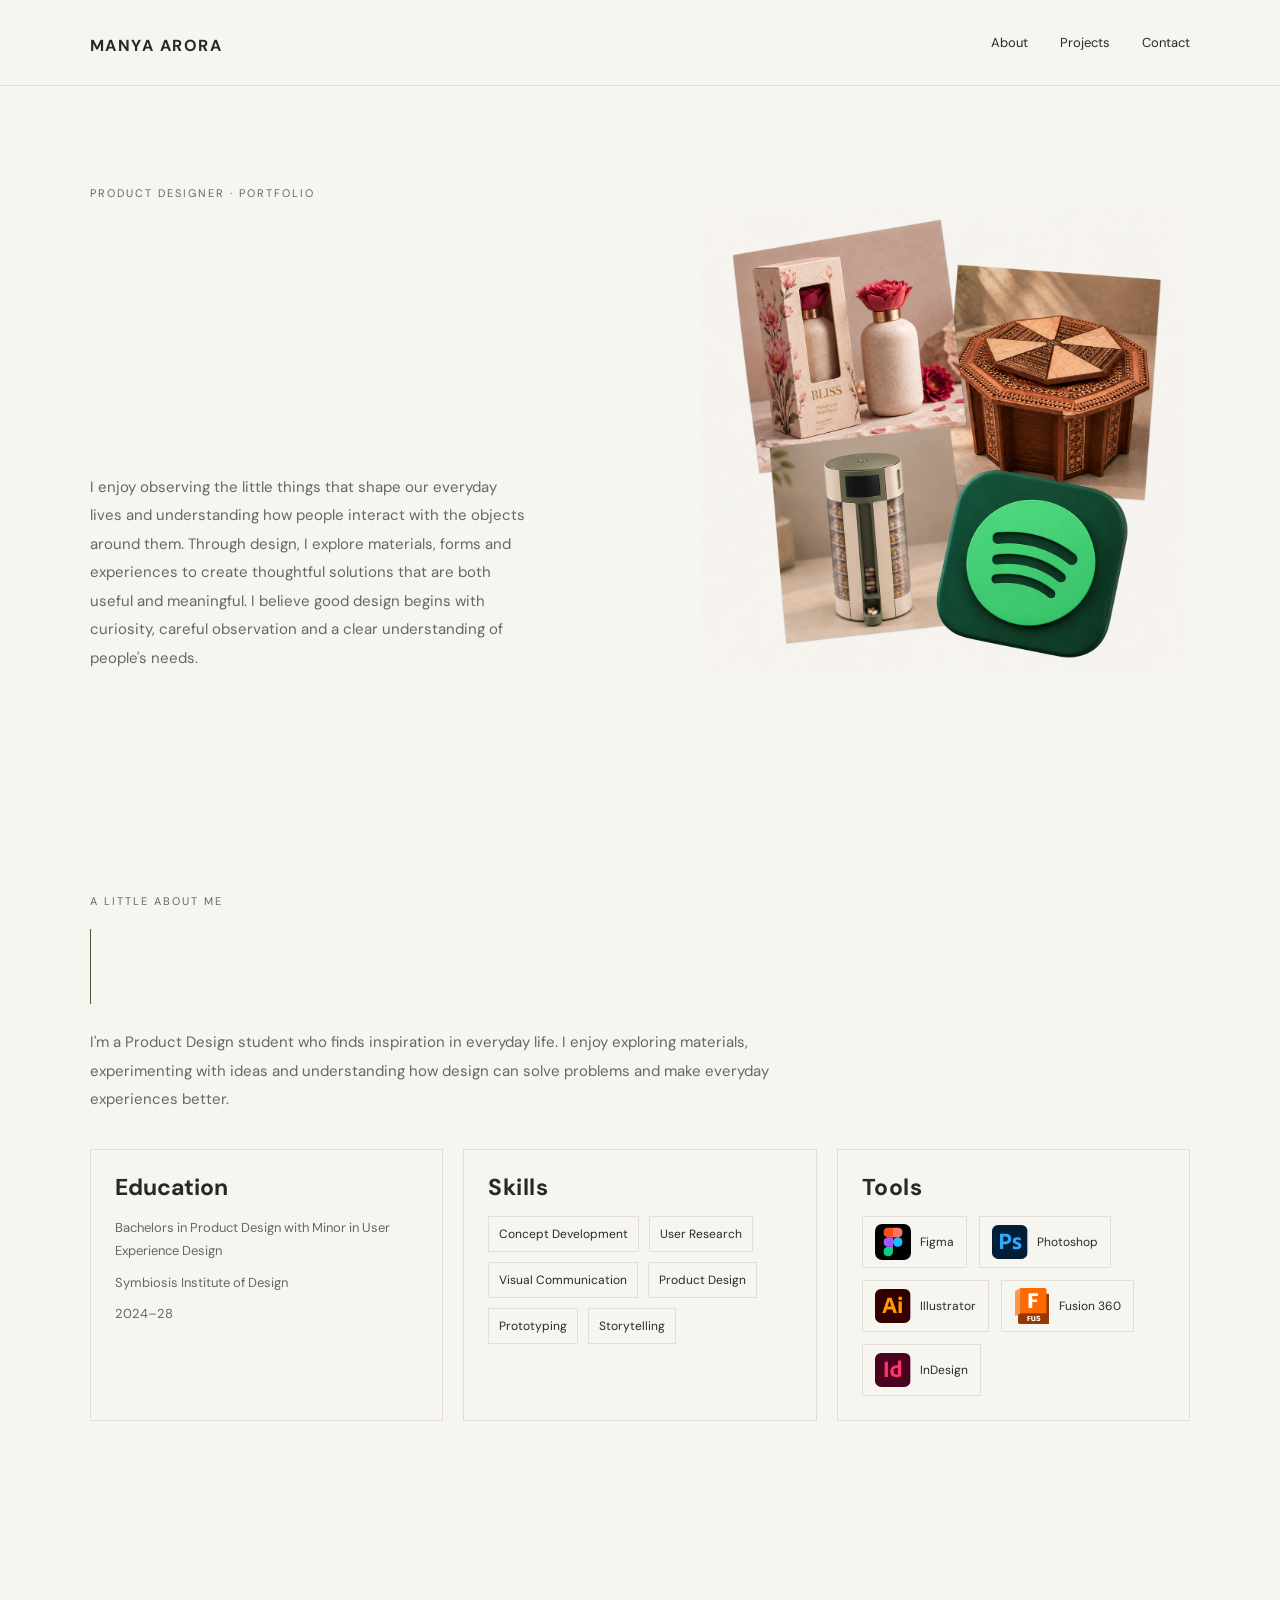
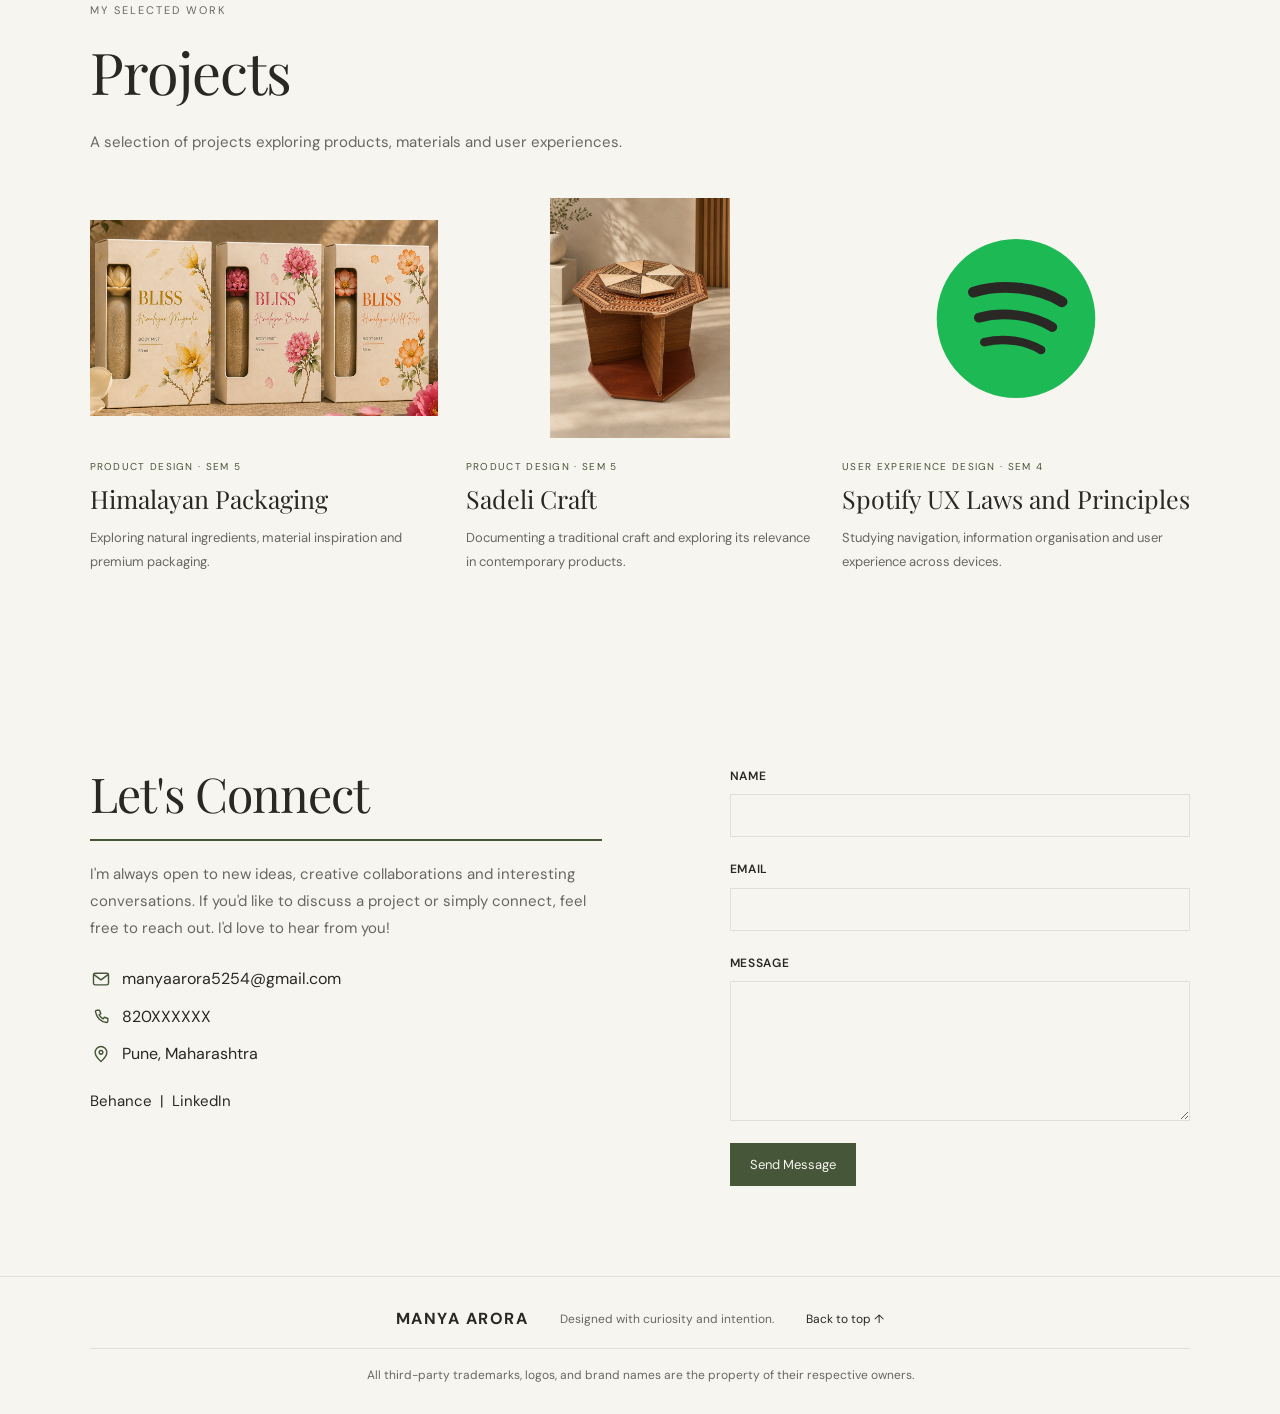
==== index.html @ 9df71454 "Add portfolio website" ====
<!DOCTYPE html>
<html lang="en">
<head>
    <meta charset="UTF-8">
    <meta name="viewport" content="width=device-width, initial-scale=1.0">
    <title>Manya Arora | Product Designer</title>
    <link rel="stylesheet" href="assets/style.css">
</head>
<body>

    <!-- NAVIGATION -->
    <header class="site-header">
        <a class="logo" href="#home">MANYA ARORA<span></span></a>

        <nav class="main-nav">
            <a href="#about">About</a>
            <a href="#projects">Projects</a>
            <a href="#contact">Contact</a>
        </nav>
    </header>

    <!-- HOME -->
    <main>
        <section id="home" class="home-section">
            <div class="home-text">
                <p class="eyebrow">PRODUCT DESIGNER · PORTFOLIO</p>
                <h1 aria-label="Designing for everyday life.">
                    <span class="hero-line hero-line-one">Designing for</span><br>
                    <span class="hero-line hero-line-two">everyday life.</span>
                </h1>
                <p>
                    I enjoy observing the little things that shape our everyday lives and understanding how people interact with the objects around them. Through design, I explore materials, forms and experiences to create thoughtful solutions that are both useful and meaningful. I believe good design begins with curiosity, careful observation and a clear understanding of people's needs.
                </p>
                
            </div>

            <div class="home-image home-feature-image">
                <img src="assets/home-page-collage.png" alt="A collage of Himalayan packaging, Sadeli furniture, an automatic pill dispenser, and a Spotify concept">
            </div>
        </section>

        <!-- ABOUT -->
        <section id="about" class="content-section">
            <p class="eyebrow">A LITTLE ABOUT ME</p>

<h2 class="about-greeting">
    <span class="typewriter" aria-label="Namaste. Hi, I'm Manya Arora.">
        <span class="greeting-first">Namaste.</span>
        <span class="greeting-second">Hi, I'm Manya Arora.</span>
    </span>
</h2>



            
            <p>
                I'm a Product Design student who finds inspiration in everyday life. I enjoy exploring materials, experimenting with ideas and understanding how design can solve problems and make everyday experiences better.
            </p>

           
<div class="about-boxes">

    <article class="info-card">
        <h3>Education</h3>
        <p>Bachelors in Product Design with Minor in User Experience Design</p>
        <p>Symbiosis Institute of Design</p>
        <p>2024–28</p>
    </article>

    <div class="detail-group">
        <h3>Skills</h3>
        <div class="tag-list">
            <span class="skill-tag">Concept Development</span>
            <span class="skill-tag">User Research</span>
            <span class="skill-tag">Visual Communication</span>
            <span class="skill-tag">Product Design</span>
            <span class="skill-tag">Prototyping</span>
            <span class="skill-tag">Storytelling</span>
        </div>
    </div>

    <div class="detail-group">
        <h3>Tools</h3>
        <div class="tag-list">
            <span class="skill-tag tool-item"><img class="tool-icon" src="assets/icons/figma.svg" alt="" aria-hidden="true">Figma</span>
            <span class="skill-tag tool-item"><img class="tool-app-icon" src="assets/icons/photoshop.svg" alt="" aria-hidden="true">Photoshop</span>
            <span class="skill-tag tool-item"><img class="tool-app-icon" src="assets/icons/illustrator.svg" alt="" aria-hidden="true">Illustrator</span>
            <span class="skill-tag tool-item"><img class="tool-icon" src="assets/icons/fusion.svg" alt="" aria-hidden="true">Fusion 360</span>
            <span class="skill-tag tool-item"><img class="tool-app-icon" src="assets/icons/indesign.svg" alt="" aria-hidden="true">InDesign</span>
        </div>
    </div>
</div>
</section>

        <!-- PROJECTS -->
        <section id="projects" class="content-section">
            <p class="eyebrow">MY SELECTED WORK</p>
            <h2>Projects</h2>
            <p>A selection of projects exploring products, materials and user experiences.</p>

            <div class="project-grid">
                <a href="projects/himalayan-packaging.html" class="project-card">
                    <div class="project-image">
                        <img src="assets/himalayan-packaging.png" alt="Himalayan body mist packaging">
                    </div>
                    <p class="project-category">PRODUCT DESIGN · SEM 5</p>
                    <h3>Himalayan Packaging</h3>
                    <p>Exploring natural ingredients, material inspiration and premium packaging.</p>
                </a>

                <a href="projects/sadeli-craft.html" class="project-card">
                    <div class="project-image"><img src="assets/sadeli-table.png" alt="Sadeli inlay craft table"></div>
                    <p class="project-category">PRODUCT DESIGN · SEM 5</p>
                    <h3>Sadeli Craft</h3>
                    <p>Documenting a traditional craft and exploring its relevance in contemporary products.</p>
                </a>

                <a href="projects/spotify-study.html" class="project-card">
                    <div class="project-image"><img src="assets/spotify-icon-tile.svg" alt="Spotify logo"></div>
                    <p class="project-category">USER EXPERIENCE DESIGN · SEM 4</p>
                    <h3>Spotify UX Laws and Principles</h3>
                    <p>Studying navigation, information organisation and user experience across devices.</p>
                </a>
            </div>
        </section>

        <!-- CONTACT -->
       
<section id="contact" class="content-section contact-section">
    <div class="contact-info">
        <h2>Let's Connect</h2>
        <p class="contact-intro">I'm always open to new ideas, creative collaborations and interesting conversations. If you'd like to discuss a project or simply connect, feel free to reach out. I'd love to hear from you!</p>
        <div class="contact-details">
            <p><span class="contact-icon" aria-hidden="true"><svg viewBox="0 0 24 24" fill="none"><rect x="3" y="5" width="18" height="14" rx="2"/><path d="m4 7 8 6 8-6"/></svg></span><a href="mailto:manyaarora5254@gmail.com">manyaarora5254@gmail.com</a></p>
            <p><span class="contact-icon" aria-hidden="true"><svg viewBox="0 0 24 24" fill="none"><path d="M7.2 3.8h3l1.5 4.1-2 1.6a15 15 0 0 0 4.8 4.8l1.6-2 4.1 1.5v3c0 1-.8 1.8-1.8 1.8A15.4 15.4 0 0 1 5.4 5.6c0-1 .8-1.8 1.8-1.8Z"/></svg></span><span>820XXXXXX</span></p>
            <p><span class="contact-icon" aria-hidden="true"><svg viewBox="0 0 24 24" fill="none"><path d="M19 10c0 5-7 11-7 11S5 15 5 10a7 7 0 1 1 14 0Z"/><circle cx="12" cy="10" r="2.2"/></svg></span><span>Pune, Maharashtra</span></p>
        </div>
        <div class="social-links">
            <a href="https://www.behance.net/manyaarora7" target="_blank" rel="noopener noreferrer">Behance</a><span aria-hidden="true">|</span><a href="https://www.linkedin.com/in/manya-arora-154233307/" target="_blank" rel="noopener noreferrer">LinkedIn</a>
        </div>
    </div>

    <form class="contact-form" action="mailto:manyaarora5254@gmail.com" method="post" enctype="text/plain">
        <div class="form-group">
            <label for="name">NAME</label>
            <input type="text" id="name" name="Name" required>
        </div>

        <div class="form-group">
            <label for="email">EMAIL</label>
            <input type="email" id="email" name="Email" required>
        </div>

        <div class="form-group">
            <label for="message">MESSAGE</label>
            <textarea id="message" name="Message" rows="5" required></textarea>
        </div>

        <button type="submit" class="primary-button">Send Message</button>
    </form>
</section>

    </main>

    <!-- FOOTER -->
    <footer class="site-footer">
        <div class="footer-main">
            <a class="logo" href="#home">MANYA ARORA</a>
            <p>Designed with curiosity and intention.</p>
            <a href="#home">Back to top ↑</a>
        </div>
        <p class="trademark-notice">All third-party trademarks, logos, and brand names are the property of their respective owners.</p>
    </footer>

</body>
</html>
---- assets/style.css ----
@import url('https://fonts.googleapis.com/css2?family=DM+Sans:wght@400;500;600;700&family=Playfair+Display:wght@400;500;600;700&display=swap');

:root {
    --ivory: #F7F5F0;
    --charcoal: #292824;
    --olive: #465638;
    --muted: #68675F;
    --line: #E2DFD6;
}

/* BASIC SETUP */

* {
    box-sizing: border-box;
}

html {
    scroll-behavior: smooth;
    scroll-padding-top: 90px;
}

body {
    margin: 0;
    background: var(--ivory);
    color: var(--charcoal);
    font-family: 'DM Sans', sans-serif;
    font-size: 15px;
    line-height: 1.7;
}

a {
    color: inherit;
}

h1, h2, h3 {
    font-family: 'Playfair Display', Georgia, serif;
    font-weight: 400;
    line-height: 1.15;
}

p {
    margin-top: 0;
}

/* NAVIGATION */

.site-header {
    display: flex;
    align-items: center;
    justify-content: space-between;
    padding: 24px 7%;
    border-bottom: 1px solid var(--line);
    background: var(--ivory);
    position: fixed;
    top: 0;
    right: 0;
    left: 0;
    z-index: 1000;
}

body {
    padding-top: 82px;
}

.logo {
    color: var(--charcoal);
    text-decoration: none;
    font-size: 16px;
    font-weight: 700;
    letter-spacing: 1.5px;
}

.logo span {
    font-family: 'Playfair Display', Georgia, serif;
    font-size: 22px;
}

.main-nav {
    display: flex;
    align-items: center;
    gap: 32px;
}

.main-nav a {
    display: inline-block;
    color: var(--charcoal);
    text-decoration: none;
    font-size: 13px;
    font-weight: 400;
    transition: transform 0.2s ease, font-weight 0.2s ease;
}

.main-nav a:hover {
    font-weight: 700;
    transform: translateY(-3px);
}

/* HOME */

.home-section {
    display: grid;
    grid-template-columns: 1fr 0.9fr;
    align-items: center;
    gap: 65px;
    padding: 90px 7%;
}

.home-text {
    max-width: 600px;
}

.eyebrow {
    margin-bottom: 18px;
    color: var(--muted);
    font-size: 11px;
    letter-spacing: 2px;
    text-transform: uppercase;
}

.home-text h1 {
    margin: 0 0 24px;
    font-size: clamp(52px, 6vw, 82px);
    letter-spacing: -2px;
    line-height: 1.2;
    min-height: 2.4em;
}

.hero-line {
    display: inline-block;
    width: 0;
    overflow: hidden;
    white-space: nowrap;
    line-height: 1.2;
    padding-bottom: 0.1em;
    vertical-align: baseline;
}

.hero-line-one {
    animation: hero-type-one 10s linear 0.3s infinite;
}

.hero-line-two {
    animation: hero-type-two 10s linear 0.3s infinite;
}

.hero-line-two::after {
    content: "";
    display: inline-block;
    height: 0.8em;
    margin-left: 1px;
    border-right: 1px solid var(--olive);
    vertical-align: -0.04em;
    animation: blink-cursor 0.7s step-end 2.9s infinite;
}

@keyframes hero-type-one {
    0% { width: 0; animation-timing-function: steps(13, end); }
    26% { width: 13ch; }
    72% { width: 13ch; animation-timing-function: steps(13, end); }
    82% { width: 0; }
    100% { width: 0; }
}

@keyframes hero-type-two {
    0% { width: 0; }
    26% { width: 0; animation-timing-function: steps(10, end); }
    56% { width: 10ch; }
    72% { width: 10ch; animation-timing-function: steps(10, end); }
    82% { width: 0; }
    100% { width: 0; }
}

.greeting-first,
.greeting-second {
    position: absolute;
    top: 0;
    left: 0;
    width: 0;
    overflow: hidden;
    white-space: nowrap;
    border-right: 1px solid var(--olive);
    animation: blink-cursor 0.7s step-end infinite;
}

.greeting-first {
    animation:
        greeting-first 9s linear 0.3s infinite,
        blink-cursor 0.7s step-end 0.3s infinite;
}

.greeting-second {
    visibility: hidden;
    animation:
        greeting-second 9s linear 0.3s infinite,
        blink-cursor 0.7s step-end 5.7s infinite;
}

@keyframes greeting-first {
    0% { width: 0; visibility: visible; animation-timing-function: steps(8, end); }
    24% { width: 8ch; }
    42% { width: 8ch; animation-timing-function: steps(8, end); }
    60% { width: 0; }
    60.1%, 100% { visibility: hidden; }
}

@keyframes greeting-second {
    0%, 60% { width: 0; visibility: hidden; }
    60.1% { width: 0; visibility: visible; animation-timing-function: steps(20, end); }
    100% { width: 20ch; visibility: visible; }
}

.home-text > p:not(.eyebrow) {
    max-width: 440px;
    margin-bottom: 28px;
    color: var(--muted);
    line-height: 1.9;
}

.home-buttons {
    display: flex;
    align-items: center;
    flex-wrap: wrap;
    gap: 22px;
}

.primary-button {
    display: inline-block;
    padding: 13px 20px;
    background: var(--olive);
    color: var(--ivory);
    text-decoration: none;
    font-size: 13px;
    transition: background 0.2s ease, transform 0.2s ease;
}

.primary-button:hover {
    background: var(--charcoal);
    transform: translateY(-2px);
}

.text-link {
    display: inline-block;
    padding-bottom: 3px;
    border-bottom: 1px solid var(--olive);
    text-decoration: none;
    font-size: 13px;
}

.home-image {
    width: 100%;
    height: 440px;
    overflow: hidden;
    background: var(--ivory);
}

.home-image img {
    display: block;
    width: 100%;
    height: 100%;
    object-fit: cover;
}

.home-feature-image {
    height: 540px;
    overflow: visible;
    background: transparent;
}

.home-feature-image img {
    object-fit: contain;
}

.project-collage {
    display: grid;
    grid-template-columns: repeat(6, minmax(0, 1fr));
    grid-template-rows: repeat(5, minmax(0, 1fr));
    gap: 8px;
    height: 440px;
    overflow: visible;
    background: transparent;
}

.project-collage img {
    min-width: 0;
    min-height: 0;
    border-radius: 3px;
    background: var(--ivory);
    object-fit: contain;
}

.project-collage .collage-packaging {
    grid-area: 1 / 1 / 4 / 7;
}

.project-collage .collage-sadeli {
    grid-area: 4 / 1 / 6 / 4;
}

.project-collage .collage-dispenser {
    grid-area: 4 / 4 / 6 / 7;
}

/* SHARED CONTENT SECTIONS */

.content-section {
    padding: 90px 7%;
}

.content-section h2 {
    margin: 0 0 24px;
    font-size: clamp(38px, 4.5vw, 58px);
    letter-spacing: -1px;
}

.content-section > p:not(.eyebrow) {
    max-width: 680px;
    color: var(--muted);
    line-height: 1.9;
}

/* ABOUT */

.info-grid {
    display: grid;
    grid-template-columns: repeat(3, minmax(0, 1fr));
    gap: 20px;
    margin-top: 45px;
}


/* ABOUT — SEQUENTIAL TYPEWRITER */

.about-greeting {
    display: block;
    margin-bottom: 24px;
    line-height: 1.3;
    min-height: 1.3em;
    white-space: nowrap;
}

.typewriter {
    position: relative;
    display: block;
    height: 1.3em;
    font-size: inherit;
    font-size: clamp(20px, 5vw, 58px);
}

@keyframes blink-cursor {
    50% { border-color: transparent; }
}

@media (prefers-reduced-motion: reduce) {
    .hero-line {
        width: auto;
        overflow: visible;
        animation: none;
    }

    .hero-line-two,
    .greeting-first {
        display: none;
    }

    .typewriter,
    .greeting-second {
        position: static;
        width: auto;
        height: auto;
        overflow: visible;
        white-space: normal;
        border: none;
        animation: none;
        visibility: visible;
    }
}







.info-card {
    padding: 25px;
    border: 1px solid var(--line);
}

.info-card h3 {
    margin-top: 0;
    font-size: 23px;
}

.info-card p {
    margin-bottom: 8px;
    color: var(--muted);
    font-size: 13px;
}

/* PROJECTS */

.project-grid {
    display: grid;
    grid-template-columns: repeat(3, minmax(0, 1fr));
    gap: 28px;
    margin-top: 42px;
}

.project-card {
    display: block;
    min-width: 0;
    color: var(--charcoal);
    text-decoration: none;
}

.project-image {
    width: 100%;
    height: 240px;
    margin-bottom: 20px;
    overflow: hidden;
    background: var(--ivory);
}

.project-image img {
    display: block;
    width: 100%;
    height: 100%;
    object-fit: contain;
    transition: transform 0.3s ease;
}

.project-card:hover .project-image img {
    transform: scale(1.03);
}

.project-category {
    margin-bottom: 10px;
    color: var(--olive);
    font-size: 10px;
    letter-spacing: 1.3px;
}

.project-card h3 {
    margin: 0 0 12px;
    font-size: 25px;
}

.project-card > p:not(.project-category) {
    color: var(--muted);
    font-size: 13px;
    line-height: 1.8;
}

.project-link {
    display: inline-block;
    margin-top: 8px;
    padding-bottom: 3px;
    border-bottom: 1px solid var(--olive);
    font-size: 12px;
}

/* PROJECT DETAIL PAGE */

.project-detail {
    width: min(100% - 10%, 820px);
    margin: 0 auto;
    padding: 64px 0 100px;
}

.project-back-link {
    display: inline-block;
    margin-bottom: 48px;
    text-decoration: none;
    font-size: 13px;
}

.project-detail .project-category {
    margin-bottom: 14px;
}

.project-detail h1 {
    margin: 0 0 22px;
    font-size: clamp(42px, 7vw, 72px);
}

.project-detail .project-intro {
    max-width: 680px;
    margin-bottom: 64px;
    color: var(--muted);
    font-size: clamp(18px, 2.4vw, 22px);
    line-height: 1.75;
}

.project-detail h2 {
    margin: 48px 0 14px;
    font-size: clamp(27px, 4vw, 36px);
}

.project-detail > p:not(.project-category, .project-intro) {
    max-width: 700px;
    color: var(--muted);
    line-height: 1.9;
}

@media (max-width: 600px) {
    .project-detail {
        width: 90%;
        padding-top: 36px;
    }

    .project-back-link {
        margin-bottom: 36px;
    }
}

/* CONTACT */

.contact-section {
    display: grid;
    grid-template-columns: minmax(0, 1fr) minmax(0, 0.9fr);
    align-items: start;
    gap: clamp(48px, 10vw, 150px);
    background: var(--ivory);
}

.contact-info h2 {
    margin: 0 0 28px;
    padding-bottom: 18px;
    border-bottom: 2px solid var(--olive);
    font-size: clamp(34px, 4.5vw, 48px);
}

.contact-intro {
    max-width: 520px;
    margin: -8px 0 24px;
    color: var(--muted);
    line-height: 1.8;
}

.contact-details {
    display: grid;
    gap: 12px;
    margin: 0 0 22px;
}

.contact-details p {
    display: flex;
    align-items: center;
    gap: 10px;
    margin: 0;
    color: var(--charcoal);
    font-size: 16px;
    line-height: 1.6;
}

.contact-details a,
.social-links a {
    text-decoration: none;
}

.contact-details a:hover,
.social-links a:hover {
    color: var(--olive);
    text-decoration: underline;
    text-underline-offset: 3px;
}

.contact-icon {
    display: inline-flex;
    width: 22px;
    height: 22px;
    flex: 0 0 22px;
    justify-content: center;
    align-items: center;
    color: var(--olive);
}

.contact-icon svg {
    display: block;
    width: 20px;
    height: 20px;
    stroke: currentColor;
    stroke-width: 1.7;
    stroke-linecap: round;
    stroke-linejoin: round;
}

.social-links {
    display: flex;
    align-items: center;
    gap: 8px;
    font-size: 15px;
}

/* FOOTER */

.site-footer {
    display: flex;
    flex-direction: column;
    align-items: center;
    gap: 16px;
    padding: 28px 7%;
    border-top: 1px solid var(--line);
}

.footer-main {
    display: flex;
    width: 100%;
    align-items: center;
    justify-content: center;
    gap: 32px;
}

.site-footer p {
    margin: 0;
    color: var(--muted);
    font-size: 12px;
}

.site-footer .trademark-notice {
    width: 100%;
    padding-top: 16px;
    border-top: 1px solid var(--line);
    text-align: center;
}

.footer-main > a:last-child {
    font-size: 12px;
    text-decoration: none;
}

/* RESPONSIVE LAYOUT */

@media (max-width: 800px) {
    .home-section {
        grid-template-columns: 1fr;
        gap: 40px;
        padding-top: 60px;
        padding-bottom: 60px;
    }

    .home-image {
        height: 360px;
    }

    .home-feature-image {
        height: 440px;
    }

    .project-collage {
        height: 380px;
    }

    .info-grid {
        grid-template-columns: 1fr;
    }

    .project-grid {
        grid-template-columns: repeat(2, minmax(0, 1fr));
    }
}

@media (max-width: 600px) {
    body {
        padding-top: 112px;
    }

    html {
        scroll-padding-top: 112px;
    }

    .site-header {
        align-items: flex-start;
        flex-direction: column;
        gap: 18px;
        padding: 20px 5%;
    }

    .main-nav {
        gap: 20px;
        flex-wrap: wrap;
    }

    .home-section,
    .content-section {
        padding: 55px 5%;
    }

    .home-text h1 {
        font-size: clamp(46px, 12vw, 64px);
    }

    .home-image {
        height: 300px;
    }

    .home-feature-image {
        height: 380px;
    }

    .project-collage {
        height: 320px;
        gap: 5px;
    }

    .project-grid {
        grid-template-columns: 1fr;
        gap: 36px;
    }

    .project-image {
        height: 260px;
    }

    .site-footer {
        padding: 25px 5%;
    }

    .footer-main {
        flex-direction: column;
        gap: 14px;
    }
}

/* CONTACT FORM */

.contact-form {
    width: 100%;
    max-width: 560px;
    margin: 0;
}

.form-row {
    display: grid;
    grid-template-columns: 1fr 1fr;
    gap: 22px;
}

.form-group {
    display: flex;
    flex-direction: column;
    gap: 8px;
    margin-bottom: 22px;
}

.form-group label {
    font-size: 12px;
    font-weight: 600;
    letter-spacing: 0.7px;
}

.form-group input,
.form-group textarea {
    width: 100%;
    padding: 12px 14px;
    border: 1px solid var(--line);
    border-radius: 0;
    background: var(--ivory);
    color: var(--charcoal);
    font-family: 'DM Sans', sans-serif;
    font-size: 13px;
}

.form-group input:focus,
.form-group textarea:focus {
    outline: none;
    border-color: var(--olive);
}

.form-group textarea {
    resize: vertical;
    min-height: 140px;
}

.contact-form button {
    border: none;
    cursor: pointer;
    font-family: 'DM Sans', sans-serif;
}

.contact-form .primary-button {
    justify-self: start;
    margin-top: 0;
}

@media (max-width: 800px) {
    .contact-section {
        grid-template-columns: 1fr;
        gap: 42px;
    }
}

@media (max-width: 600px) {
    .contact-section {
        grid-template-columns: 1fr;
        gap: 42px;
    }

    .contact-details p {
        font-size: 14px;
    }

    .about-greeting {
        font-size: clamp(26px, 8vw, 38px);
    }

    .form-row {
        grid-template-columns: 1fr;
        gap: 0;
    }
}



/* SKILLS & TOOLS */


.about-details {
    display: grid;
    grid-template-columns: repeat(2, minmax(0, 1fr));
    gap: 24px;
    margin-top: 35px;
}

.detail-group {
    padding: 24px;
    border: 1px solid var(--line);
    background: var(--ivory);
    min-width: 0;
}

.detail-group h3 {
    margin: 0 0 16px;
    font-family: 'DM Sans', sans-serif;
    font-size: 14px;
    font-weight: 600;
}

.tag-list {
    display: flex;
    flex-wrap: wrap;
    gap: 10px;
}

.skill-tag {
    display: inline-block;
    padding: 8px 12px;
    border: 1px solid var(--line);
    background: var(--ivory);
    color: var(--charcoal);
    font-size: 12px;
    transition: transform 0.2s ease, background-color 0.2s ease;
}

.skill-tag:hover {
    transform: translateY(-3px);
    background-color: color-mix(in srgb, var(--olive) 10%, var(--ivory));
    border-color: var(--olive);
}

@media (max-width: 600px) {
    .about-details {
        grid-template-columns: 1fr;
    }
}


.detail-group h3 {
    margin: 0 0 14px;
    font-family: 'DM Sans', sans-serif;
    font-size: 13px;
    font-weight: 600;
    letter-spacing: 0.5px;
}

.tag-list {
    display: flex;
    flex-wrap: wrap;
    gap: 10px;
}

.skill-tag {
    display: inline-block;
    padding: 9px 15px;
    border: 1px solid var(--line);
    background: var(--ivory);
    color: var(--charcoal);
    font-family: 'DM Sans', sans-serif;
    font-size: 12px;
    line-height: 1.5;
    transition:
        transform 0.2s ease,
        border-color 0.2s ease,
        background-color 0.2s ease;
}

.skill-tag:hover {
    transform: translateY(-3px);
    border-color: var(--olive);
    background-color: var(--ivory);
}

@media (prefers-reduced-motion: reduce) {
    .skill-tag {
        transition: none;
    }

    .skill-tag:hover {
        transform: none;
    }
}



/* ALIGN EDUCATION, SKILLS AND TOOLS BOXES */

.info-grid,
.about-details {
    align-items: stretch;
}

.info-card,
.about-details .detail-group {
    height: 100%;
    min-height: 200px;
    padding: 24px;
    border: 1px solid var(--line);
    box-sizing: border-box;
}


/* ABOUT BOXES — EQUAL SIZE */

.about-boxes {
    display: grid;
    grid-template-columns: repeat(3, minmax(0, 1fr));
    align-items: stretch;
    gap: 20px;
    margin-top: 35px;
}

.about-boxes .info-card,
.about-boxes .detail-group {
    min-width: 0;
    height: 100%;
    padding: 24px;
    border: 1px solid var(--line);
    background: var(--ivory);
    box-sizing: border-box;
}

.about-boxes .info-card h3,
.about-boxes .detail-group h3 {
    margin-top: 0;
    margin-bottom: 16px;
    font-family: 'DM Sans', sans-serif;
    font-size: 23px;
    font-weight: 700;
    text-align: left;
}

.about-boxes .info-card p {
    font-size: 13px;
    line-height: 1.8;
}

.about-boxes .tag-list {
    display: flex;
    flex-wrap: wrap;
    gap: 10px;
}

.about-boxes .skill-tag {
    padding: 8px 10px;
    border: 1px solid var(--line);
    font-size: 12px;
    transition: transform 0.2s ease, background-color 0.2s ease;
}

.about-boxes .skill-tag:hover {
    transform: translateY(-3px);
    background-color: color-mix(in srgb, var(--olive) 10%, var(--ivory));
    border-color: var(--olive);
}

.about-boxes .detail-group:last-child {
    text-align: left;
}

.about-boxes .detail-group:last-child .tag-list {
    justify-content: flex-start;
    gap: 12px;
}

.about-boxes .detail-group:nth-child(2) {
    text-align: left;
}

.about-boxes .detail-group:nth-child(2) .tag-list {
    justify-content: flex-start;
}

.about-boxes .tool-item {
    display: inline-flex;
    align-items: center;
    justify-content: center;
    gap: 9px;
    min-height: 44px;
    padding: 7px 12px;
}

.tool-icon {
    display: block;
    width: 36px;
    height: 36px;
    flex: 0 0 36px;
    object-fit: contain;
}

.tool-app-icon {
    display: block;
    width: 36px;
    height: 36px;
    flex: 0 0 36px;
    object-fit: contain;
}

@media (max-width: 700px) {
    .about-boxes {
        grid-template-columns: 1fr;
    }
}
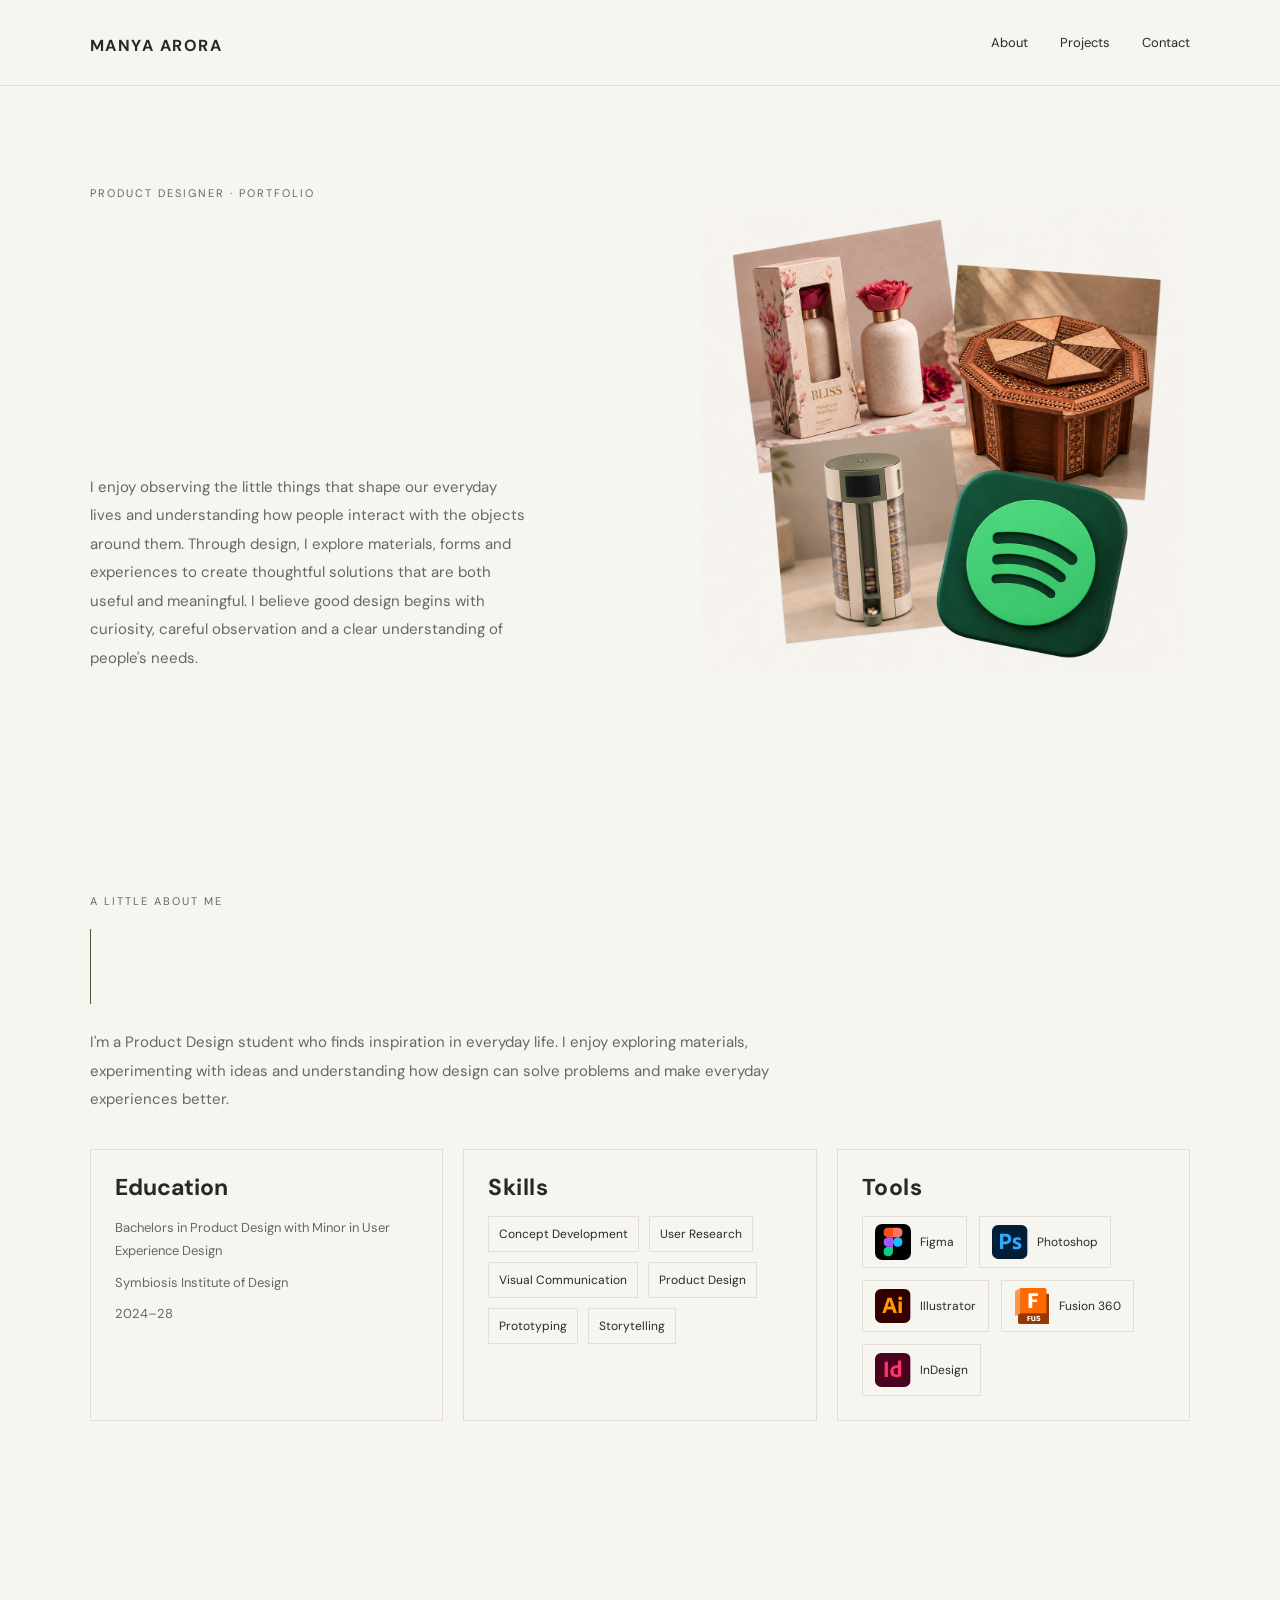
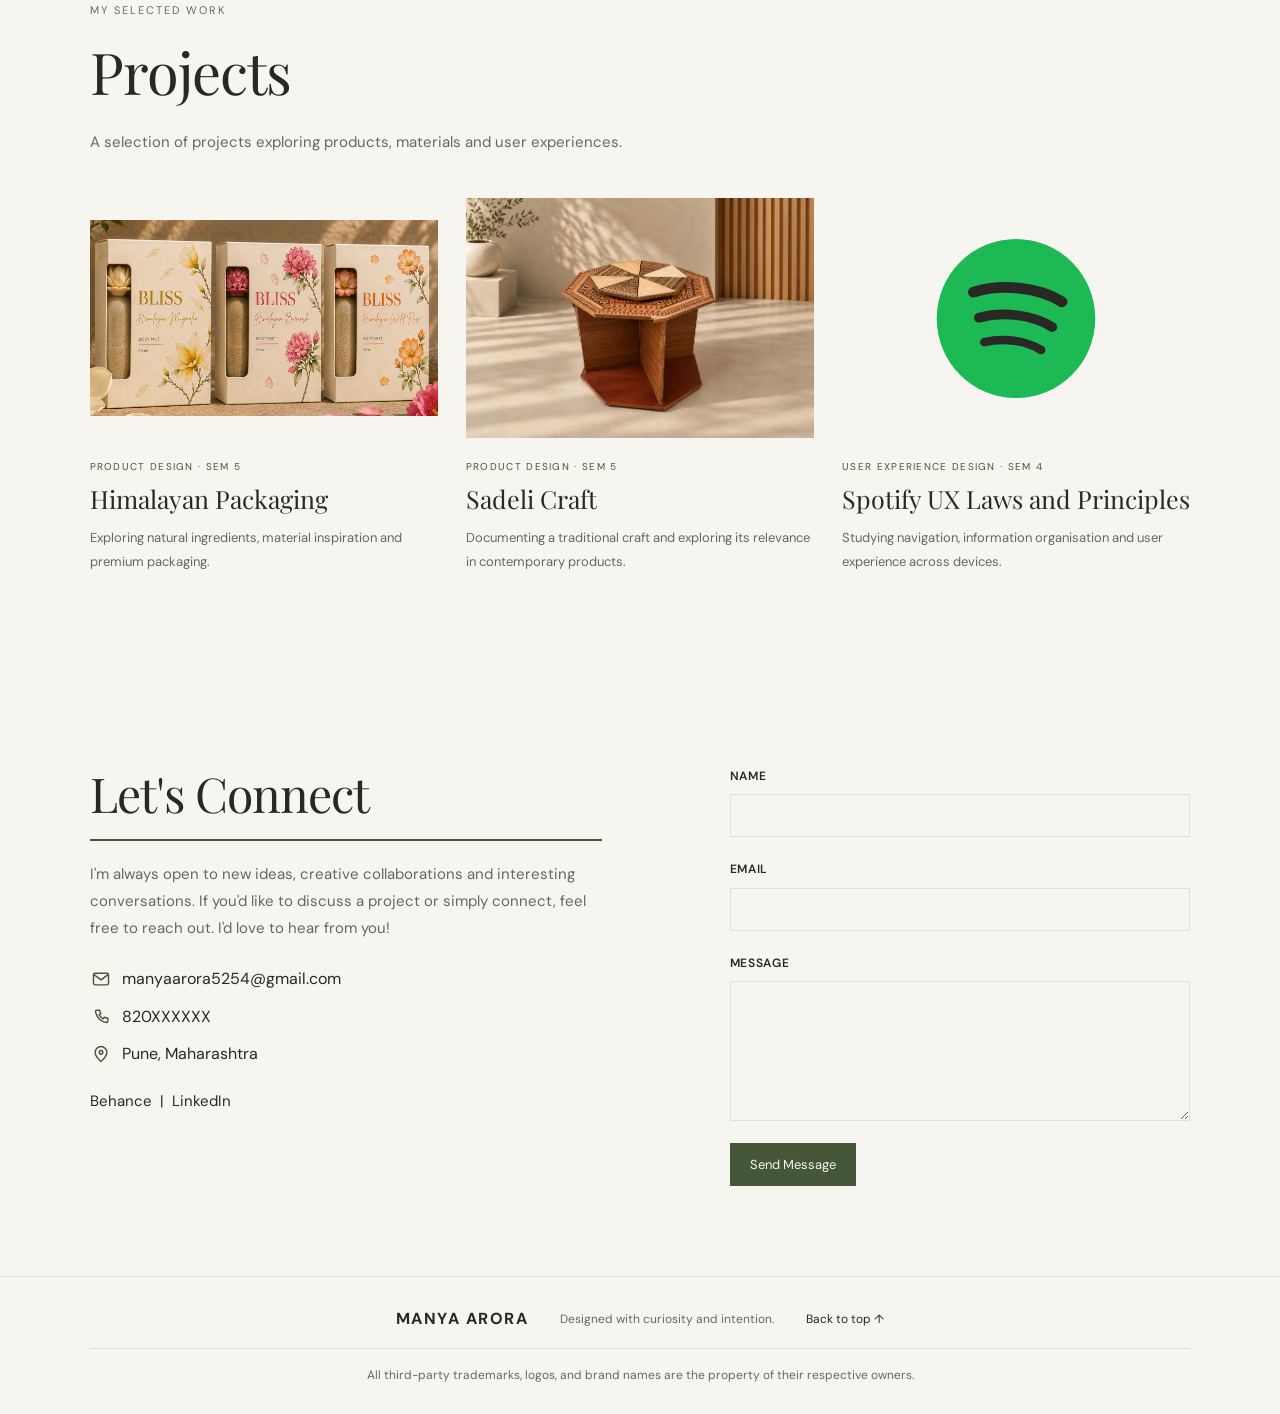
==== commit adc582a0: "Improve Sadeli project thumbnail" ====
--- a/index.html
+++ b/index.html
@@ -109,7 +109,7 @@
                 </a>
 
                 <a href="projects/sadeli-craft.html" class="project-card">
-                    <div class="project-image"><img src="assets/sadeli-table.png" alt="Sadeli inlay craft table"></div>
+                    <div class="project-image"><img class="project-image-sadeli" src="assets/sadeli-table-landscape.png" alt="Sadeli inlay craft table"></div>
                     <p class="project-category">PRODUCT DESIGN · SEM 5</p>
                     <h3>Sadeli Craft</h3>
                     <p>Documenting a traditional craft and exploring its relevance in contemporary products.</p>
--- a/assets/style.css
+++ b/assets/style.css
@@ -429,6 +429,11 @@
     transition: transform 0.3s ease;
 }
 
+.project-image img.project-image-sadeli {
+    object-fit: cover;
+    object-position: center 54%;
+}
+
 .project-card:hover .project-image img {
     transform: scale(1.03);
 }
@@ -462,7 +467,7 @@
 /* PROJECT DETAIL PAGE */
 
 .project-detail {
-    width: min(100% - 10%, 820px);
+    width: min(90%, 820px);
     margin: 0 auto;
     padding: 64px 0 100px;
 }
@@ -558,6 +563,10 @@
     text-decoration: none;
 }
 
+.contact-details a {
+    overflow-wrap: anywhere;
+}
+
 .contact-details a:hover,
 .social-links a:hover {
     color: var(--olive);
@@ -631,7 +640,23 @@
 
 /* RESPONSIVE LAYOUT */
 
+@media (max-width: 950px) {
+    .project-grid,
+    .about-boxes {
+        grid-template-columns: repeat(2, minmax(0, 1fr));
+    }
+}
+
 @media (max-width: 800px) {
+    .site-header {
+        padding-right: 5%;
+        padding-left: 5%;
+    }
+
+    .main-nav {
+        gap: clamp(16px, 3vw, 26px);
+    }
+
     .home-section {
         grid-template-columns: 1fr;
         gap: 40px;
@@ -655,9 +680,6 @@
         grid-template-columns: 1fr;
     }
 
-    .project-grid {
-        grid-template-columns: repeat(2, minmax(0, 1fr));
-    }
 }
 
 @media (max-width: 600px) {
@@ -677,7 +699,7 @@
     }
 
     .main-nav {
-        gap: 20px;
+        gap: clamp(14px, 5vw, 20px);
         flex-wrap: wrap;
     }
 
@@ -687,7 +709,8 @@
     }
 
     .home-text h1 {
-        font-size: clamp(46px, 12vw, 64px);
+        font-size: clamp(36px, 10.5vw, 54px);
+        letter-spacing: -1.5px;
     }
 
     .home-image {
@@ -706,6 +729,20 @@
     .project-grid {
         grid-template-columns: 1fr;
         gap: 36px;
+    }
+
+    .about-boxes {
+        grid-template-columns: 1fr;
+    }
+
+    .about-boxes .info-card,
+    .about-boxes .detail-group {
+        padding: 20px;
+    }
+
+    .about-boxes .tool-item {
+        gap: 8px;
+        padding: 7px 10px;
     }
 
     .project-image {
@@ -1030,3 +1067,41 @@
         grid-template-columns: 1fr;
     }
 }
+
+@media (max-width: 420px) {
+    .site-header {
+        gap: 14px;
+        padding-top: 16px;
+        padding-bottom: 16px;
+    }
+
+    .logo {
+        font-size: 14px;
+    }
+
+    .main-nav a {
+        font-size: 12px;
+    }
+
+    .home-section,
+    .content-section {
+        padding-right: 5%;
+        padding-left: 5%;
+    }
+
+    .home-feature-image {
+        height: 340px;
+    }
+
+    .project-image {
+        height: 220px;
+    }
+
+    .project-detail h1 {
+        font-size: clamp(36px, 11vw, 48px);
+    }
+
+    .footer-main {
+        gap: 10px;
+    }
+}
